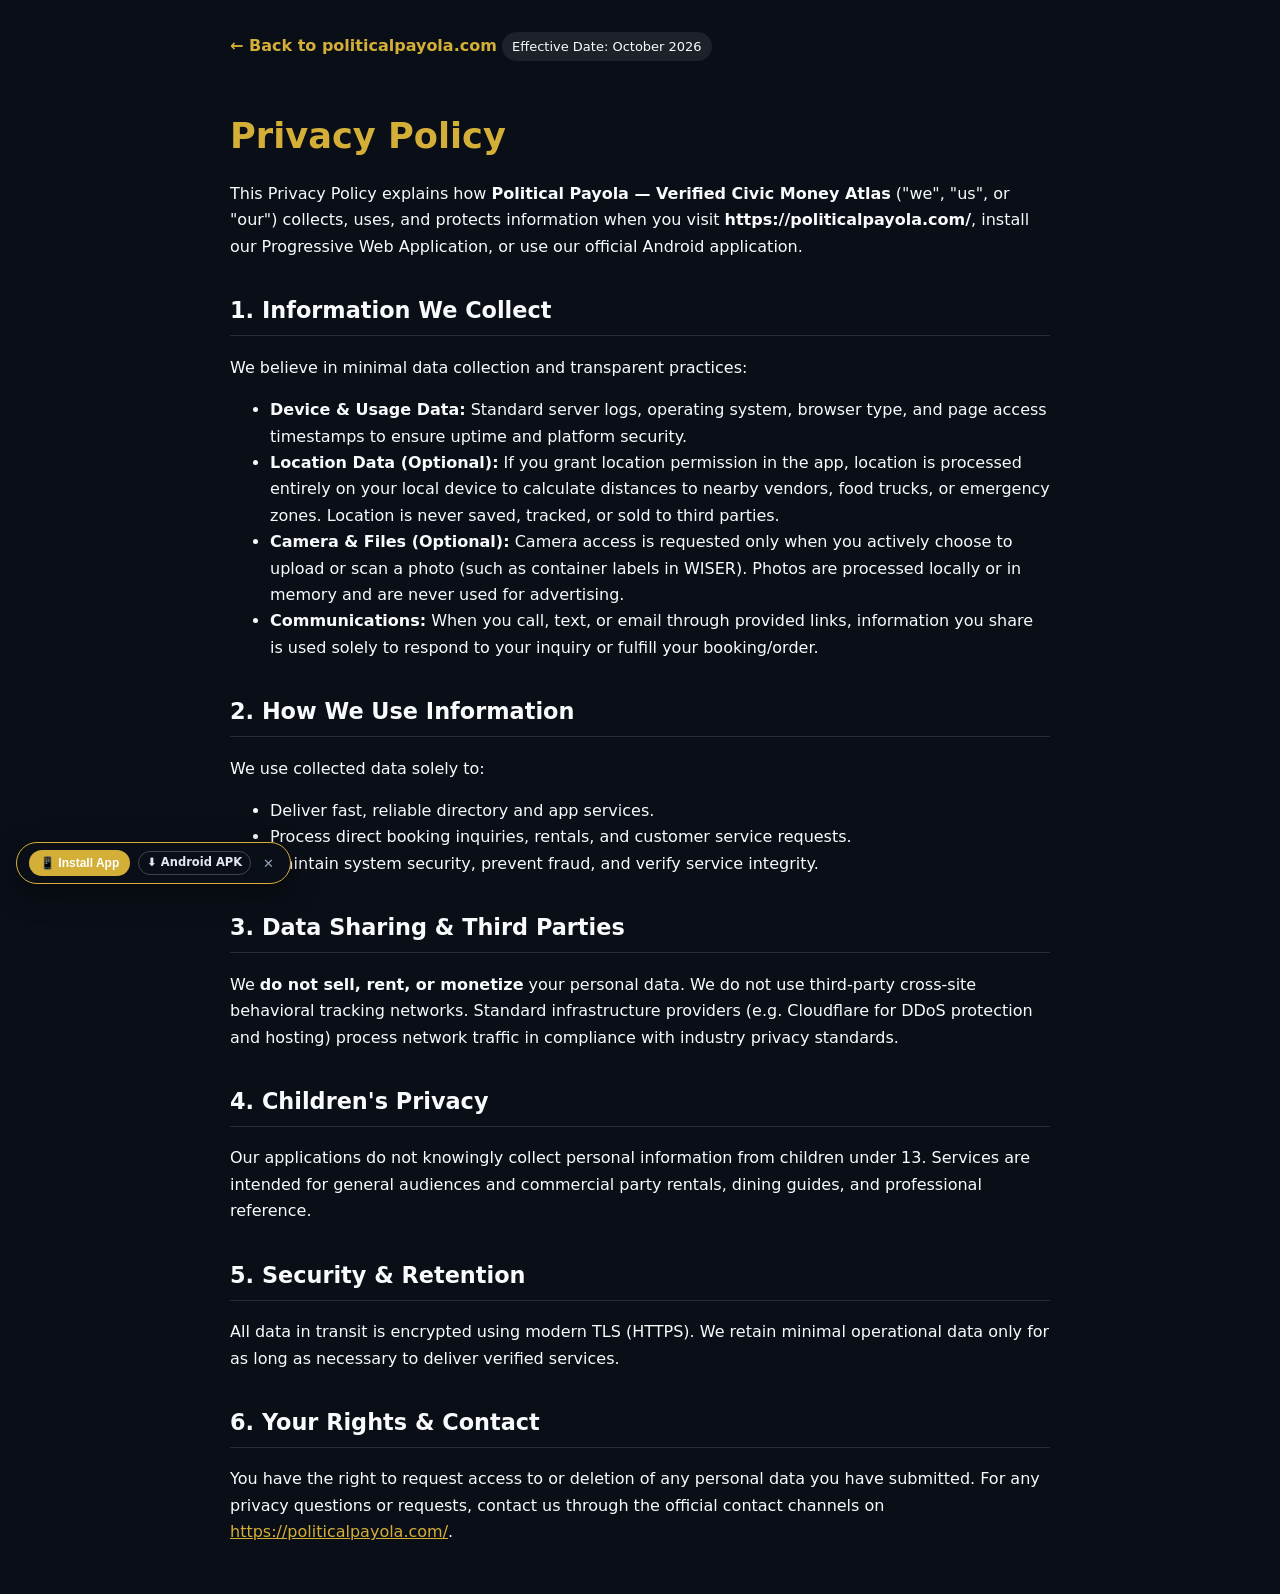
==== privacy/index.html @ faac395a "feat(mobile): add compliant privacy policy pages and Play Store package for politicalpayola" ====
<!DOCTYPE html>
<html lang="en">
<head>
  <meta charset="UTF-8">
  <meta name="viewport" content="width=device-width, initial-scale=1.0">
  <title>Privacy Policy — Political Payola — Verified Civic Money Atlas</title>
  <meta name="theme-color" content="#d4af37">
  <link rel="manifest" href="/manifest.json">
  <link rel="apple-touch-icon" href="/assets/icons/apple-touch-icon.png">
  <style>
    body {
      background: #0a0e17;
      color: #f8fafc;
      font-family: system-ui, -apple-system, Segoe UI, Roboto, Helvetica, Arial, sans-serif;
      margin: 0;
      padding: 32px 20px;
      line-height: 1.65;
    }
    .wrap {
      max-width: 820px;
      margin: 0 auto;
    }
    a { color: #d4af37; }
    h1 { font-size: 2.2rem; margin-bottom: 8px; color: #d4af37; }
    h2 { font-size: 1.4rem; margin-top: 32px; border-bottom: 1px solid rgba(255,255,255,0.12); padding-bottom: 6px; }
    .back { display: inline-block; margin-bottom: 24px; text-decoration: none; font-weight: 600; }
    .pill { display: inline-block; padding: 4px 10px; border-radius: 999px; background: rgba(255,255,255,0.08); font-size: 13px; }
  </style>
</head>
<body>
  <div class="wrap">
    <a href="/" class="back">&larr; Back to politicalpayola.com</a>
    <div class="pill">Effective Date: October 2026</div>
    <h1>Privacy Policy</h1>
    <p>This Privacy Policy explains how <strong>Political Payola — Verified Civic Money Atlas</strong> ("we", "us", or "our") collects, uses, and protects information when you visit <strong>https://politicalpayola.com/</strong>, install our Progressive Web Application, or use our official Android application.</p>

    <h2>1. Information We Collect</h2>
    <p>We believe in minimal data collection and transparent practices:</p>
    <ul>
      <li><strong>Device & Usage Data:</strong> Standard server logs, operating system, browser type, and page access timestamps to ensure uptime and platform security.</li>
      <li><strong>Location Data (Optional):</strong> If you grant location permission in the app, location is processed entirely on your local device to calculate distances to nearby vendors, food trucks, or emergency zones. Location is never saved, tracked, or sold to third parties.</li>
      <li><strong>Camera & Files (Optional):</strong> Camera access is requested only when you actively choose to upload or scan a photo (such as container labels in WISER). Photos are processed locally or in memory and are never used for advertising.</li>
      <li><strong>Communications:</strong> When you call, text, or email through provided links, information you share is used solely to respond to your inquiry or fulfill your booking/order.</li>
    </ul>

    <h2>2. How We Use Information</h2>
    <p>We use collected data solely to:</p>
    <ul>
      <li>Deliver fast, reliable directory and app services.</li>
      <li>Process direct booking inquiries, rentals, and customer service requests.</li>
      <li>Maintain system security, prevent fraud, and verify service integrity.</li>
    </ul>

    <h2>3. Data Sharing & Third Parties</h2>
    <p>We <strong>do not sell, rent, or monetize</strong> your personal data. We do not use third-party cross-site behavioral tracking networks. Standard infrastructure providers (e.g. Cloudflare for DDoS protection and hosting) process network traffic in compliance with industry privacy standards.</p>

    <h2>4. Children's Privacy</h2>
    <p>Our applications do not knowingly collect personal information from children under 13. Services are intended for general audiences and commercial party rentals, dining guides, and professional reference.</p>

    <h2>5. Security & Retention</h2>
    <p>All data in transit is encrypted using modern TLS (HTTPS). We retain minimal operational data only for as long as necessary to deliver verified services.</p>

    <h2>6. Your Rights & Contact</h2>
    <p>You have the right to request access to or deletion of any personal data you have submitted. For any privacy questions or requests, contact us through the official contact channels on <a href="https://politicalpayola.com/">https://politicalpayola.com/</a>.</p>
  </div>
  <script src="/assets/mobile-app-install.js" defer></script>
</body>
</html>
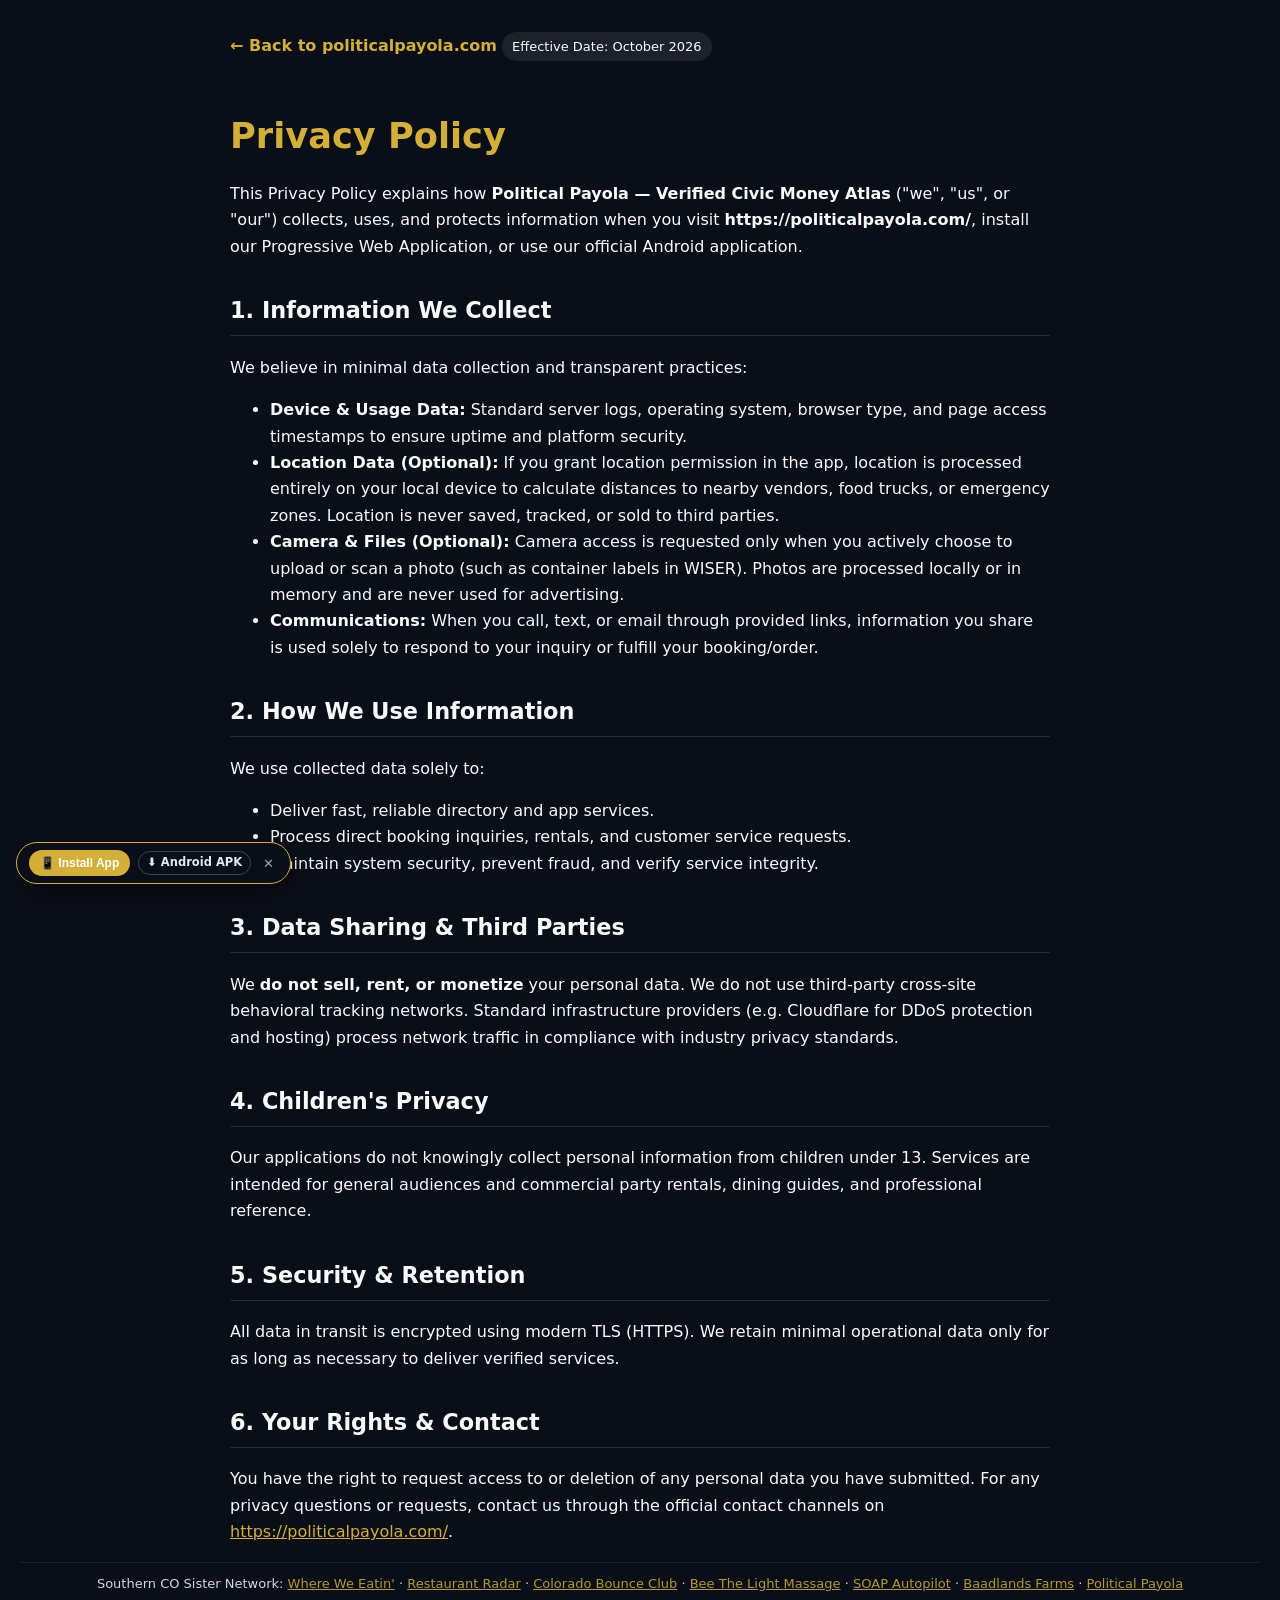
==== commit be5c0202: "Add Southern CO Sister Network cross-venture footer links" ====
--- a/privacy/index.html
+++ b/privacy/index.html
@@ -64,5 +64,6 @@
     <p>You have the right to request access to or deletion of any personal data you have submitted. For any privacy questions or requests, contact us through the official contact channels on <a href="https://politicalpayola.com/">https://politicalpayola.com/</a>.</p>
   </div>
   <script src="/assets/mobile-app-install.js" defer></script>
+<div class="footer-sister" style="margin-top:10px;padding-top:10px;border-top:1px solid rgba(128,128,128,0.2);font-size:13px;text-align:center;opacity:0.85;">Southern CO Sister Network: <a href="https://whereeatin.com/">Where We Eatin&#39;</a> &middot; <a href="https://restaurantradar.app/">Restaurant Radar</a> &middot; <a href="https://www.coloradobounceclub.com/">Colorado Bounce Club</a> &middot; <a href="https://beethelightmassage.com/">Bee The Light Massage</a> &middot; <a href="https://thesoapbook.com/">SOAP Autopilot</a> &middot; <a href="https://baadlandsfarms.com/">Baadlands Farms</a> &middot; <a href="https://politicalpayola.com/">Political Payola</a></div>
 </body>
 </html>
